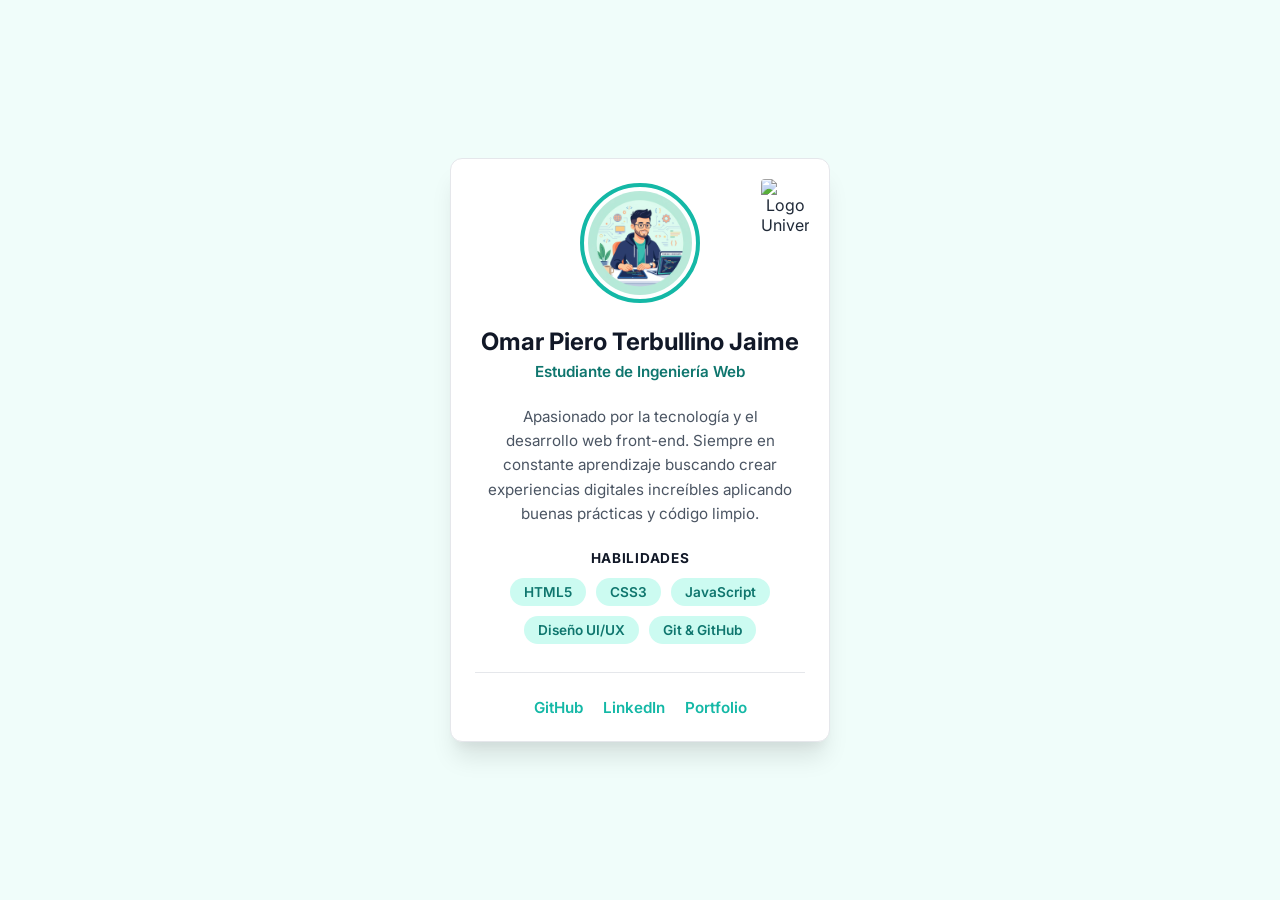
==== ejercicio-01/index.html @ a0156979 "Solución Ejercicio 01: Tarjeta Personal" ====
<!DOCTYPE html>
<html lang="es">
<head>
    <meta charset="UTF-8">
    <meta name="viewport" content="width=device-width, initial-scale=1.0">
    <title>Perfil Digital - Omar Piero Terbullino</title>
    <!-- Google Fonts: Inter -->
    <link rel="preconnect" href="https://fonts.googleapis.com">
    <link rel="preconnect" href="https://fonts.gstatic.com" crossorigin>
    <link href="https://fonts.googleapis.com/css2?family=Inter:wght@400;600;700&display=swap" rel="stylesheet">
    <!-- CSS -->
    <link rel="stylesheet" href="css/styles.css">
</head>
<body>
    <main class="profile-card">
        <!-- Logo de la Universidad posicionado de forma absoluta -->
        <img src="../assets/logo_universidad.png" alt="Logo Universidad" class="university-logo">
        
        <header>
            <img src="../assets/avatar.jpg" alt="Avatar de Omar Piero" class="avatar">
            <h1>Omar Piero Terbullino Jaime</h1>
            <p class="role">Estudiante de Ingeniería Web</p>
        </header>

        <section class="bio">
            <p>Apasionado por la tecnología y el desarrollo web front-end. Siempre en constante aprendizaje buscando crear experiencias digitales increíbles aplicando buenas prácticas y código limpio.</p>
        </section>

        <section class="skills">
            <h2>Habilidades</h2>
            <ul>
                <li>HTML5</li>
                <li>CSS3</li>
                <li>JavaScript</li>
                <li>Diseño UI/UX</li>
                <li>Git & GitHub</li>
            </ul>
        </section>

        <footer>
            <ul class="social-links">
                <li><a href="#" target="_blank">GitHub</a></li>
                <li><a href="#" target="_blank">LinkedIn</a></li>
                <li><a href="#" target="_blank">Portfolio</a></li>
            </ul>
        </footer>
    </main>
</body>
</html>
---- ejercicio-01/css/styles.css ----
/* Reseteo básico */
* {
    margin: 0;
    padding: 0;
    box-sizing: border-box;
}

body {
    font-family: 'Inter', sans-serif;
    background-color: #f0fdfa; /* Un color de fondo suave y moderno (Teal 50) */
    color: #1f2937;
    display: flex;
    justify-content: center;
    align-items: center;
    min-height: 100vh;
}

/* Requisitos de la consigna */
.profile-card { 
    max-width: 380px; 
    margin: 40px auto; 
    padding: 24px; 
    border-radius: 12px; 
    background-color: #ffffff;
    box-shadow: 0 20px 25px -5px rgba(0,0,0,0.1), 0 10px 10px -5px rgba(0,0,0,0.04);
    position: relative; /* Para posicionar el logo en la parte superior derecha */
    text-align: center;
    border: 1px solid #e5e7eb;
}  

.avatar { 
    width: 120px; 
    height: 120px; 
    border-radius: 50%; 
    object-fit: cover; 
    margin-bottom: 20px;
    border: 4px solid #14b8a6; /* Color de acento (Teal 500) */
    padding: 4px;
}

/* Logo de la Universidad en la parte superior derecha */
.university-logo {
    position: absolute;
    top: 20px;
    right: 20px;
    width: 48px; /* Ajustado para que no sea muy grande ni muy pequeño */
    height: auto;
    border-radius: 4px;
}

/* Estilos de Tipografía y Espaciado */
header h1 {
    font-size: 1.5rem;
    font-weight: 700;
    color: #111827;
    margin-bottom: 6px;
}

header .role {
    font-size: 0.95rem;
    color: #0f766e; /* Teal 700 */
    font-weight: 600;
    margin-bottom: 24px;
}

.bio p {
    font-size: 0.95rem;
    line-height: 1.6;
    color: #4b5563;
    margin-bottom: 24px;
    padding: 0 12px;
}

/* Habilidades */
.skills h2 {
    font-size: 1.1rem;
    color: #111827;
    margin-bottom: 12px;
    text-transform: uppercase;
    letter-spacing: 0.05em;
    font-size: 0.85rem;
}

.skills ul {
    list-style: none;
    display: flex;
    flex-wrap: wrap;
    justify-content: center;
    gap: 10px;
    margin-bottom: 28px;
}

.skills li {
    background-color: #ccfbf1; /* Teal 100 */
    color: #0f766e; /* Teal 700 */
    padding: 6px 14px;
    border-radius: 20px;
    font-size: 0.85rem;
    font-weight: 600;
    transition: background-color 0.2s, transform 0.2s;
}

.skills li:hover {
    background-color: #99f6e4; /* Teal 200 */
    transform: translateY(-2px);
}

/* Enlaces a Redes Sociales */
.social-links {
    list-style: none;
    display: flex;
    justify-content: center;
    gap: 20px;
    border-top: 1px solid #e5e7eb;
    padding-top: 24px;
}

.social-links a {
    text-decoration: none;
    color: #14b8a6; /* Teal 500 */
    font-weight: 600;
    font-size: 0.95rem;
    transition: color 0.2s;
}

.social-links a:hover {
    color: #0f766e; /* Teal 700 */
}
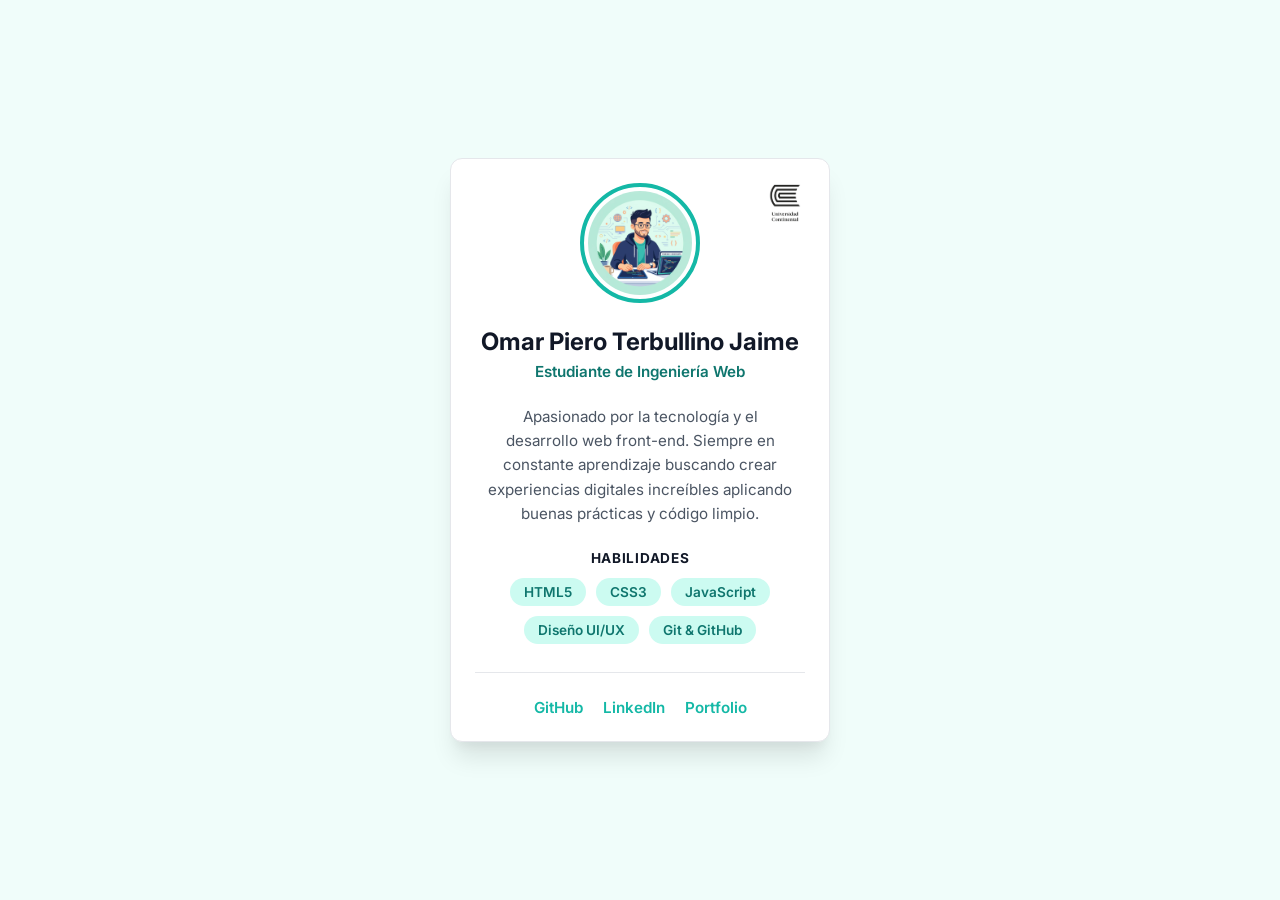
==== commit 5fcb21dc: "Cambios extra" ====
--- a/ejercicio-01/index.html
+++ b/ejercicio-01/index.html
@@ -1,5 +1,6 @@
 <!DOCTYPE html>
 <html lang="es">
+
 <head>
     <meta charset="UTF-8">
     <meta name="viewport" content="width=device-width, initial-scale=1.0">
@@ -11,11 +12,12 @@
     <!-- CSS -->
     <link rel="stylesheet" href="css/styles.css">
 </head>
+
 <body>
     <main class="profile-card">
-        <!-- Logo de la Universidad posicionado de forma absoluta -->
+
         <img src="../assets/logo_universidad.png" alt="Logo Universidad" class="university-logo">
-        
+
         <header>
             <img src="../assets/avatar.jpg" alt="Avatar de Omar Piero" class="avatar">
             <h1>Omar Piero Terbullino Jaime</h1>
@@ -23,7 +25,8 @@
         </header>
 
         <section class="bio">
-            <p>Apasionado por la tecnología y el desarrollo web front-end. Siempre en constante aprendizaje buscando crear experiencias digitales increíbles aplicando buenas prácticas y código limpio.</p>
+            <p>Apasionado por la tecnología y el desarrollo web front-end. Siempre en constante aprendizaje buscando
+                crear experiencias digitales increíbles aplicando buenas prácticas y código limpio.</p>
         </section>
 
         <section class="skills">
@@ -46,4 +49,5 @@
         </footer>
     </main>
 </body>
-</html>
+
+</html>
--- a/ejercicio-01/css/styles.css
+++ b/ejercicio-01/css/styles.css
@@ -1,4 +1,3 @@
-/* Reseteo básico */
 * {
     margin: 0;
     padding: 0;
@@ -7,7 +6,7 @@
 
 body {
     font-family: 'Inter', sans-serif;
-    background-color: #f0fdfa; /* Un color de fondo suave y moderno (Teal 50) */
+    background-color: #f0fdfa;
     color: #1f2937;
     display: flex;
     justify-content: center;
@@ -15,40 +14,38 @@
     min-height: 100vh;
 }
 
-/* Requisitos de la consigna */
-.profile-card { 
-    max-width: 380px; 
-    margin: 40px auto; 
-    padding: 24px; 
-    border-radius: 12px; 
+.profile-card {
+    max-width: 380px;
+    margin: 40px auto;
+    padding: 24px;
+    border-radius: 12px;
     background-color: #ffffff;
-    box-shadow: 0 20px 25px -5px rgba(0,0,0,0.1), 0 10px 10px -5px rgba(0,0,0,0.04);
-    position: relative; /* Para posicionar el logo en la parte superior derecha */
+    box-shadow: 0 20px 25px -5px rgba(0, 0, 0, 0.1), 0 10px 10px -5px rgba(0, 0, 0, 0.04);
+    position: relative;
     text-align: center;
     border: 1px solid #e5e7eb;
-}  
+}
 
-.avatar { 
-    width: 120px; 
-    height: 120px; 
-    border-radius: 50%; 
-    object-fit: cover; 
+.avatar {
+    width: 120px;
+    height: 120px;
+    border-radius: 50%;
+    object-fit: cover;
     margin-bottom: 20px;
-    border: 4px solid #14b8a6; /* Color de acento (Teal 500) */
+    border: 4px solid #14b8a6;
     padding: 4px;
 }
 
-/* Logo de la Universidad en la parte superior derecha */
+
 .university-logo {
     position: absolute;
     top: 20px;
     right: 20px;
-    width: 48px; /* Ajustado para que no sea muy grande ni muy pequeño */
+    width: 48px;
     height: auto;
     border-radius: 4px;
 }
 
-/* Estilos de Tipografía y Espaciado */
 header h1 {
     font-size: 1.5rem;
     font-weight: 700;
@@ -58,7 +55,7 @@
 
 header .role {
     font-size: 0.95rem;
-    color: #0f766e; /* Teal 700 */
+    color: #0f766e;
     font-weight: 600;
     margin-bottom: 24px;
 }
@@ -71,7 +68,6 @@
     padding: 0 12px;
 }
 
-/* Habilidades */
 .skills h2 {
     font-size: 1.1rem;
     color: #111827;
@@ -91,8 +87,8 @@
 }
 
 .skills li {
-    background-color: #ccfbf1; /* Teal 100 */
-    color: #0f766e; /* Teal 700 */
+    background-color: #ccfbf1;
+    color: #0f766e;
     padding: 6px 14px;
     border-radius: 20px;
     font-size: 0.85rem;
@@ -101,11 +97,10 @@
 }
 
 .skills li:hover {
-    background-color: #99f6e4; /* Teal 200 */
+    background-color: #99f6e4;
     transform: translateY(-2px);
 }
 
-/* Enlaces a Redes Sociales */
 .social-links {
     list-style: none;
     display: flex;
@@ -117,12 +112,12 @@
 
 .social-links a {
     text-decoration: none;
-    color: #14b8a6; /* Teal 500 */
+    color: #14b8a6;
     font-weight: 600;
     font-size: 0.95rem;
     transition: color 0.2s;
 }
 
 .social-links a:hover {
-    color: #0f766e; /* Teal 700 */
-}
+    color: #0f766e;
+}
